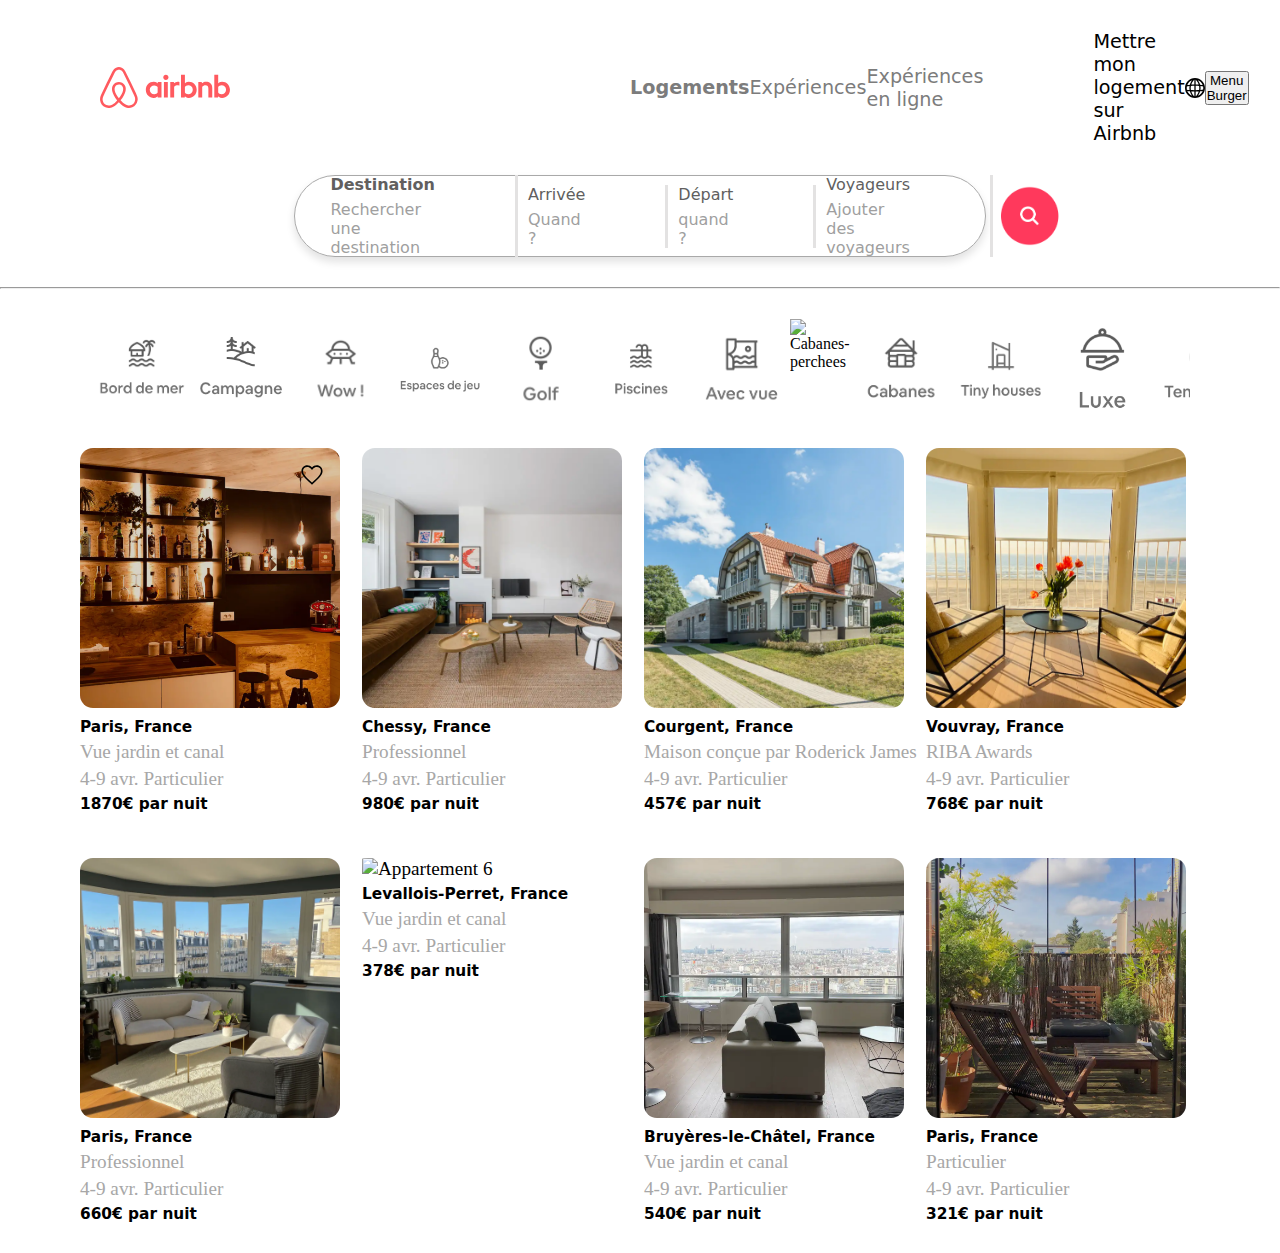
==== index.html @ 884fd24a "move files to root folder" ====
<!DOCTYPE html>
<html lang="en">
  <head>
    <meta charset="UTF-8" />
    <meta name="viewport" content="width=device-width, initial-scale=1.0" />
    <title>
      Airbnb | Locations de vacances, cabanes, maisons de plage, etc.
    </title>
    <link rel="icon" href="./logo_airbnb.svg" type="image/svg" />
    <link rel="stylesheet" href="./style.css" />
  </head>

  <body>
    <nav>
      <div class="ligne_un">
        <img src="./logo_complet_airbnb.svg" alt="logo" />
        <a href="" class="bouton1"><strong>Logements</strong></a>
        <a href="" class="bouton2">Expériences</a>
        <a href="" class="bouton3">Expériences en ligne</a>
        <a href="">Mettre mon logement sur Airbnb</a>
        <img src="./logo_web.svg" alt="logo_web" />
        <button>Menu Burger</button>
      </div>
      <div class="bandeau">
        <div class="ligne_deux">
          <img src="./loupe2.svg" alt="logo loupe 2" id="loupe2" />
          <a href="" id="texte-alternatif"
            >N'importe où
            <p>Une semaine . Ajouter des voyageurs</p>
          </a>
          <a href=""
            ><strong>Destination</strong>
            <p>Rechercher une destination</p>
          </a>
          <a href=""
            >Arrivée
            <p>Quand ?</p>
          </a>
          <a href=""
            >Départ
            <p>quand ?</p>
          </a>
          <a href=""
            >Voyageurs
            <p>Ajouter des voyageurs</p>
          </a>
          <img src="./Loupe reelle.png" alt="logo_loupe" />
        </div>

        <hr />
        <!-- LES PARAMETRES (bord de mer, avec vue, etc.) -->
        <div class="parametres">
          <img src="./Bord de mer.png" alt="Bord de mer" />
          <img src="./campagne.png" alt="campagne" />
          <img src="./Wow !.png" alt="Wow" />
          <img src="./Espaces de jeu.png" alt="Espaces-de-jeu" />
          <img src="./Golf.png" alt="Golf" />
          <img src="./Piscines.png" alt="Piscines" />
          <img src="./Avec vue.png" alt="Avec-vue" />
          <img src="./Cabanes perchées.png" alt="Cabanes-perchees" />
          <img src="./Cabanes.png" alt="Cabanes" />
          <img src="Tiny Houses.png" alt="Tiny-houses" />
          <img src="Luxe.png" alt="Luxe" />
          <img src="Tendance.png" alt="Tendance" />
          <img src="./Flêche.png" alt="Fleche" class="flechasse" />
          <img src="./Filtres.png" alt="Filtres" class="filtres" />
        </div>
      </div>
      <!-- LES PHOTOS -->
      <div class="photos_biens">
        <!-- PHOTO 1 -->
        <div class="photo1">
          <img src="./Photo 1.png" alt="Appartement 1" />
          <span id="coeur">
            <img src="./heart.svg" alt="heart" />
          </span>
          <h5>Paris, France</h5>
          <p>Vue jardin et canal</p>
          <p>4-9 avr. Particulier</p>
          <h5>1870€ par nuit</h5>
        </div>
        <!-- PHOTO 2 -->
        <div class="photo2">
          <img src="./Photo 2.png" alt="Appartement 2" />
          <h5>Chessy, France</h5>
          <p>Professionnel</p>
          <p>4-9 avr. Particulier</p>
          <h5>980€ par nuit</h5>
        </div>
        <!-- PHOTO 3 -->
        <div class="photo3">
          <img src="./Photo 3.png" alt="Appartement 3" />
          <h5>Courgent, France</h5>
          <p>Maison conçue par Roderick James</p>
          <p>4-9 avr. Particulier</p>
          <h5>457€ par nuit</h5>
        </div>
        <div class="photo4">
          <img src="./Photo 4.png" alt="Appartement 4" />
          <h5>Vouvray, France</h5>
          <p>RIBA Awards</p>
          <p>4-9 avr. Particulier</p>
          <h5>768€ par nuit</h5>
        </div>
        <div class="photo5">
          <img src="./Photo 5.png" alt="Appartement 5" />
          <h5>Paris, France</h5>
          <p>Professionnel</p>
          <p>4-9 avr. Particulier</p>
          <h5>660€ par nuit</h5>
        </div>
        <div class="photo6">
          <img src="./Photo 6.png" alt="Appartement 6" />
          <h5>Levallois-Perret, France</h5>
          <p>Vue jardin et canal</p>
          <p>4-9 avr. Particulier</p>
          <h5>378€ par nuit</h5>
        </div>
        <div class="photo7">
          <img src="./Photo 7.png" alt="Appartement 7" />
          <h5>Bruyères-le-Châtel, France</h5>
          <p>Vue jardin et canal</p>
          <p>4-9 avr. Particulier</p>
          <h5>540€ par nuit</h5>
        </div>
        <div class="photo8">
          <img src="./Photo 8.png" alt="Appartement 8" />
          <h5>Paris, France</h5>
          <p>Particulier</p>
          <p>4-9 avr. Particulier</p>
          <h5>321€ par nuit</h5>
        </div>
      </div>
    </nav>
    <footer>
      <img src="./Explorer.png" alt="Explorer" id="Explorer" />
      <img src="Favoris.png" alt="Favoris" />
      <img src="Connexion.png" alt="Connexion" id="Connexion" />
    </footer>
  </body>
</html>
---- style.css ----
/* L'ETOILE S'APPLIQUE A TOUT. Je commence par retirer tout les styles mis en place par le navigateur */
* {
    padding: 0;
    margin: 0;
}

/* NAVIGATION */

/* PREMIERE LIGNE DU NAV */
.ligne_un {
    display: flex;
    flex-direction: row;
    justify-content: space-between;
    margin-left: 100px ;
    margin-right: 100px ;
    margin-top: 30px;
    font-family: system-ui, -apple-system, BlinkMacSystemFont, 'Segoe UI', Roboto, Oxygen, Ubuntu, Cantarell, 'Open Sans', 'Helvetica Neue', sans-serif;
    font-size: 1.2em;
    align-items: center;
}

/* LIENS */
a{
    text-decoration: none;
    font-family: system-ui, -apple-system, BlinkMacSystemFont, 'Segoe UI', Roboto, Oxygen, Ubuntu, Cantarell, 'Open Sans', 'Helvetica Neue', sans-serif;
    color: rgb(97, 95, 95);
}
/* LIENS VISITES */
.ligne_un a:visited {
    text-decoration: none;
    color: rgb(124, 124, 124);
}
/* LIEN SURVOLE */
.ligne_un a:hover{
    background-color: rgb(247, 247, 247);
    border-radius: 25px;
    color: rgb(43, 43, 43);
    padding: 15px;
    margin: -15px;
}

/* CENTRER LES LIENS DU MILIEU */
.bouton1 {
    margin-left: 400px;
}
.bouton3 {
margin-right: 110px;
}

/* METTRE UN LIEN EN NOIR */
.ligne_un a:nth-child(5) {
    color: rgb(0, 0, 0);
}

/* LIENS CLIQUES --> NE FONCTIONNE PAS POUR LE MOMENT */
.ligne_un a:focus{
    color: black;
}

/* IMAGES/LOGOS */
/* LOGO AIRBNB */
.ligne_un img:first-of-type {
    width: 130px;
    height: auto;
}

/* LOGO WEB */
.ligne_un img:last-of-type {
    width: 20px;
    height: 20px
}
/* LOGO WEB au SURVOL */
.ligne_un img:last-of-type:hover {
   background-color: rgb(242, 242, 242);
   border-radius: 25px;
   padding: 15px;
   margin: -15px;
   cursor: pointer;
}

/* DEUXIEME PARTIE DU NAV */
.ligne_deux {
    display: flex;
    flex-direction: row;
    justify-content: space-between;
    align-items: center;
    margin-left: 23% ;
    margin-right: 23% ;
    margin-top: 30px;
    font-family: system-ui, -apple-system, BlinkMacSystemFont, 'Segoe UI', Roboto, Oxygen, Ubuntu, Cantarell, 'Open Sans', 'Helvetica Neue', sans-serif;
    font-size: 1em;
    border: 1px solid darkgray;
    border-radius: 50px;
    padding: 25px;
    box-shadow: rgb(226 226 226) 0px 5px 9px 0px;
    height: 30px;
}

#texte-alternatif {
    display: none;
}

.flechasse {
    margin-top: 30px;
    opacity: 0.6;
    
}
.filtres {
    opacity: 0.7;
}
/* LA LOUPE */
.ligne_deux img {
    width: auto;
    height: 60px;
    border-radius: 80px;
}

.ligne_deux p {
    color: rgb(160, 159, 159);
}

#loupe2 {
    display: none;
}
/* LA LOUPE AU SURVOL */
.ligne_deux img:hover {
    filter: brightness(70%);
}

.ligne_deux p {
    margin-top: 6px;
}

.ligne_deux a {
    margin-left: 10px;
    border-right: solid rgb(227, 226, 226);
    padding: 0 80px 0 0;
}

hr {
    color: rgb(197, 194, 194);
    margin-top: 30px;
}



/* LES PARAMETRES */
.parametres {
    display: flex;
    flex-direction: row;
    justify-content: space-between;
    margin-left: 90px;
    margin-right: 90px;
    margin-top: 30px;
    overflow-x: hidden;
}

.parametres img {
   max-width: 100px;
   height: auto;
   object-fit: contain;
}

.parametres :nth-child(13) {
    width: auto;
    height: 30px;
    border: black solid;
    border-radius: 150px;
}
.parametres img:hover {
border-bottom: 3px rgb(225, 225, 225) solid;
}


    /* PHOTOS DES BIENS */


.photos_biens img {
    width: 95%;
    height: auto;
    border-radius: 5%;
    aspect-ratio: 1/1;
    object-fit: cover;
}

.photos_biens img:hover {
    cursor: pointer;
}

.photos_biens {
    display: grid;
    grid-template-columns: 1fr 1fr 1fr 1fr;
    padding: 30px 80px;
    gap: 45px 8px;
    font-size: 1.2em;

}

.photos_biens p {
    margin-top: 5px;
    margin-bottom: 5px;
    color: rgb(167, 167, 167);
    text-align: justify;
}

.photos_biens h5 {
    font-size: 0.8em;
    font-family: system-ui, -apple-system, BlinkMacSystemFont, 'Segoe UI', Roboto, Oxygen, Ubuntu, Cantarell, 'Open Sans', 'Helvetica Neue', sans-serif;
    margin-top: 5px;
}

.photo1 {
    position: relative;
}

#coeur {
    position: absolute;
    top:4%;
    left: 80%;
    width: 10%;
}

/* FOOTER */
footer {
    display: none;
}

footer img {
    width:8%;
    height:auto;
}
/* RESPONSIVENESS */
@media screen and (max-width: 744px) {

    .ligne_un {
        display: none;
    }
    
    .ligne_deux {
        margin-left: auto;
        margin-right: auto;
        width: 80%;
        display: flex;
        justify-content: left;
    }
    .ligne_deux img {
       display: none;
    }
    .ligne_deux a {
       display: none;
    }
    .parametres {
        margin-left: auto;
        margin-right: auto;
        overflow-x: hidden;
    }

    #texte-alternatif {
        display: block;
        color: black;
        border: none;
    }
    
    }

@media screen and (max-width: 1127px){
    .photos_biens {
        display: grid;
        grid-template-columns: 1fr 1fr 1fr;
    }
    .parametres {
        margin-left: auto;
        margin-right: auto;
        overflow-x: hidden;
    }
}

@media screen and (max-width: 950px){
    .photos_biens {
        display: grid;
        grid-template-columns: 1fr 1fr;
    }
    .parametres {
        margin-left: 10%;
        margin-right: auto;
        overflow-x: hidden;
    }
}

@media screen and (max-width: 550px){
    .photos_biens {
        display: grid;
        grid-template-columns: 1fr;
        padding: 1% 3% 1% 8%;
        margin-top: 45%;
    }
    .bandeau {
        position: fixed;
        top: 0;
        width: 100%;
        background-color: white;
        z-index: 2; 
    }
    .parametres {
        margin-left: auto;
        margin-right: auto;
        margin-top: 1%;
        overflow-x: hidden;
        border-bottom: 1px solid rgb(187 187 187 / 28%);
        box-shadow: rgb(226 226 226) 1px 2px 4px 0px;
        margin-bottom: 0.5%;
    }

    .photo1 {
        justify-content: center;
    }

.ligne_deux {
    margin-top: 3%;
    padding: 4%;
    font-size: 0.8em;
    border: 1px solid #87868628;
}

hr {
    display: none;
}

footer {
    display: flex;
    flex-direction: row;
    justify-content: space-around;
    align-items: center;
    position: fixed;
    background-color: white;
    bottom: 0;
    z-index: 2;
    width: 100%;
    height: 10%;
    
}

#loupe2 {
    display: block;
    width: 7%;
    height: auto;
    object-fit: contain;
}

#Connexion {
    margin-right: 20%;
}

#Explorer {
    margin-left: 20%;
}
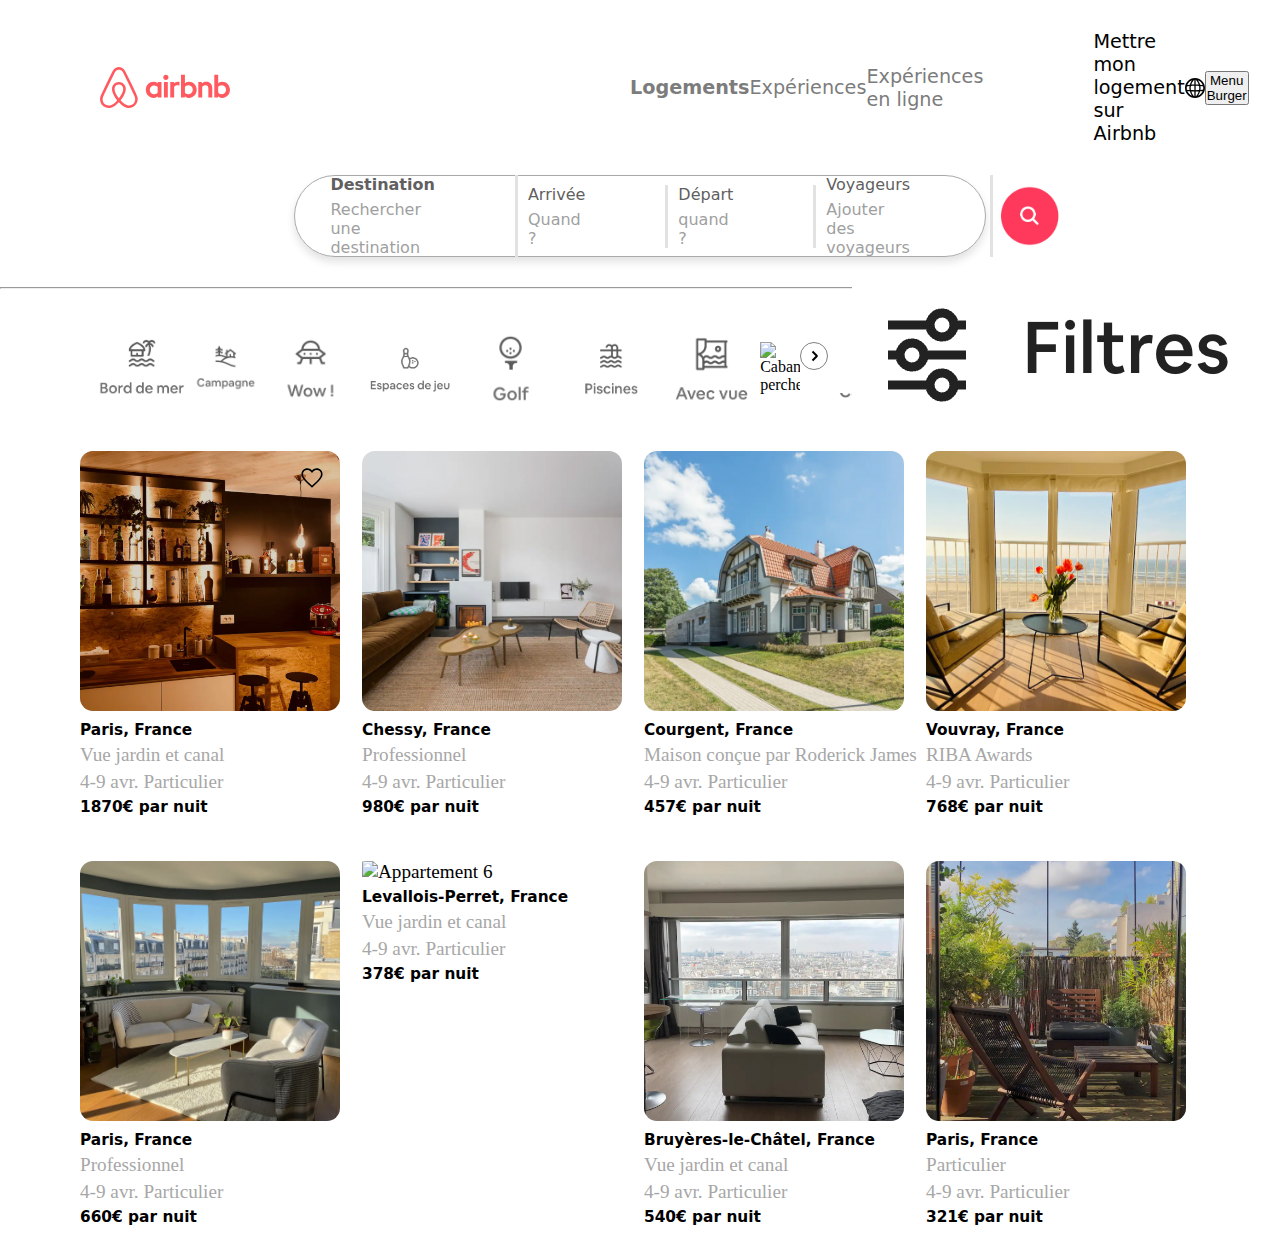
==== commit 4204a5b6: "feat(test): add absolute filter" ====
--- a/index.html
+++ b/index.html
@@ -6,24 +6,24 @@
     <title>
       Airbnb | Locations de vacances, cabanes, maisons de plage, etc.
     </title>
-    <link rel="icon" href="./logo_airbnb.svg" type="image/svg" />
-    <link rel="stylesheet" href="./style.css" />
+    <link rel="icon" href="./assets/images/logo_airbnb.svg" type="image/svg" />
+    <link rel="stylesheet" href="./style/style.css" />
   </head>
 
   <body>
     <nav>
       <div class="ligne_un">
-        <img src="./logo_complet_airbnb.svg" alt="logo" />
+        <img src="./assets/images/logo_complet_airbnb.svg" alt="logo" />
         <a href="" class="bouton1"><strong>Logements</strong></a>
         <a href="" class="bouton2">Expériences</a>
         <a href="" class="bouton3">Expériences en ligne</a>
         <a href="">Mettre mon logement sur Airbnb</a>
-        <img src="./logo_web.svg" alt="logo_web" />
+        <img src="./assets/images/logo_web.svg" alt="logo_web" />
         <button>Menu Burger</button>
       </div>
       <div class="bandeau">
         <div class="ligne_deux">
-          <img src="./loupe2.svg" alt="logo loupe 2" id="loupe2" />
+          <img src="./assets/images/loupe2.svg" alt="logo loupe 2" id="loupe2" />
           <a href="" id="texte-alternatif"
             >N'importe où
             <p>Une semaine . Ajouter des voyageurs</p>
@@ -44,35 +44,77 @@
             >Voyageurs
             <p>Ajouter des voyageurs</p>
           </a>
-          <img src="./Loupe reelle.png" alt="logo_loupe" />
+          <img src="./assets/images/Loupe reelle.png" alt="logo_loupe" />
         </div>
 
         <hr />
+        <!-- LES PARAMETRES (bord de mer, avec vue, etc.) V2 -->
+        <div class="parent-filter-wrapper">
+          <div class="filter-wrapper">
+            <div class="filter-list">
+              <div class="filter"></div>
+            </div>
+          </div>
+        </div>
+
+
         <!-- LES PARAMETRES (bord de mer, avec vue, etc.) -->
-        <div class="parametres">
-          <img src="./Bord de mer.png" alt="Bord de mer" />
-          <img src="./campagne.png" alt="campagne" />
-          <img src="./Wow !.png" alt="Wow" />
-          <img src="./Espaces de jeu.png" alt="Espaces-de-jeu" />
-          <img src="./Golf.png" alt="Golf" />
-          <img src="./Piscines.png" alt="Piscines" />
-          <img src="./Avec vue.png" alt="Avec-vue" />
-          <img src="./Cabanes perchées.png" alt="Cabanes-perchees" />
-          <img src="./Cabanes.png" alt="Cabanes" />
-          <img src="Tiny Houses.png" alt="Tiny-houses" />
-          <img src="Luxe.png" alt="Luxe" />
-          <img src="Tendance.png" alt="Tendance" />
-          <img src="./Flêche.png" alt="Fleche" class="flechasse" />
-          <img src="./Filtres.png" alt="Filtres" class="filtres" />
+        <div class="parametres-wrapper">
+          <div class="parametres">
+            <div class="item-box">
+              <img src="./assets/images/Bord de mer.png" alt="Bord de mer" />
+            </div>
+            <div class="item-box">
+              <img src="./assets/images/campagne.png" alt="campagne" />
+            </div>
+            <div class="item-box">
+              <img src="./assets/images/Wow !.png" alt="Wow" />
+            </div>
+            <div class="item-box">
+              <img src="./assets/images/Espaces de jeu.png" alt="Espaces-de-jeu" />
+            </div>
+            <div class="item-box">
+              <img src="./assets/images/Golf.png" alt="Golf" />
+            </div>
+            <div class="item-box">
+              <img src="./assets/images/Piscines.png" alt="Piscines" />
+            </div>
+            <div class="item-box">
+              <img src="./assets/images/Avec vue.png" alt="Avec-vue" />
+            </div>
+            <div class="item-box">
+              <img src="./assets/images/Cabanes perchées.png" alt="Cabanes-perchees" />
+            </div>
+            <div class="item-box">
+              <img src="./assets/images/Cabanes.png" alt="Cabanes" />
+            </div>
+            <div class="item-box">
+              <img src="./assets/images/Tiny Houses.png" alt="Tiny-houses" />
+            </div>
+            <div class="item-box">
+              <img src="./assets/images/Luxe.png" alt="Luxe" />
+            </div>
+            <div class="item-box">
+              <img src="./assets/images/Tendance.png" alt="Tendance" />
+            </div>
+          </div>
+          <div class="button-wrapper">
+            <button class="next">
+              <img src="./assets/icons/chevron-right.svg" alt="Fleche" />
+            </button>
+            <div class="filter-btn">
+              <img src="./assets/images/Filtres.png" alt="Filtres" />
+            </div>
+          </div>
         </div>
       </div>
       <!-- LES PHOTOS -->
       <div class="photos_biens">
         <!-- PHOTO 1 -->
         <div class="photo1">
-          <img src="./Photo 1.png" alt="Appartement 1" />
+          <img src="./assets/images/Photo 1.png" alt="Appartement 1" />
           <span id="coeur">
-            <img src="./heart.svg" alt="heart" />
+            <img src="./assets/images/heart.svg" alt="heart" />
           </span>
           <h5>Paris, France</h5>
           <p>Vue jardin et canal</p>
@@ -81,7 +123,7 @@
         </div>
         <!-- PHOTO 2 -->
         <div class="photo2">
-          <img src="./Photo 2.png" alt="Appartement 2" />
+          <img src="./assets/images/Photo 2.png" alt="Appartement 2" />
           <h5>Chessy, France</h5>
           <p>Professionnel</p>
           <p>4-9 avr. Particulier</p>
@@ -89,42 +131,42 @@
         </div>
         <!-- PHOTO 3 -->
         <div class="photo3">
-          <img src="./Photo 3.png" alt="Appartement 3" />
+          <img src="./assets/images/Photo 3.png" alt="Appartement 3" />
           <h5>Courgent, France</h5>
           <p>Maison conçue par Roderick James</p>
           <p>4-9 avr. Particulier</p>
           <h5>457€ par nuit</h5>
         </div>
         <div class="photo4">
-          <img src="./Photo 4.png" alt="Appartement 4" />
+          <img src="./assets/images/Photo 4.png" alt="Appartement 4" />
           <h5>Vouvray, France</h5>
           <p>RIBA Awards</p>
           <p>4-9 avr. Particulier</p>
           <h5>768€ par nuit</h5>
         </div>
         <div class="photo5">
-          <img src="./Photo 5.png" alt="Appartement 5" />
+          <img src="./assets/images/Photo 5.png" alt="Appartement 5" />
           <h5>Paris, France</h5>
           <p>Professionnel</p>
           <p>4-9 avr. Particulier</p>
           <h5>660€ par nuit</h5>
         </div>
         <div class="photo6">
-          <img src="./Photo 6.png" alt="Appartement 6" />
+          <img src="./assets/images/Photo 6.png" alt="Appartement 6" />
           <h5>Levallois-Perret, France</h5>
           <p>Vue jardin et canal</p>
           <p>4-9 avr. Particulier</p>
           <h5>378€ par nuit</h5>
         </div>
         <div class="photo7">
-          <img src="./Photo 7.png" alt="Appartement 7" />
+          <img src="./assets/images/Photo 7.png" alt="Appartement 7" />
           <h5>Bruyères-le-Châtel, France</h5>
           <p>Vue jardin et canal</p>
           <p>4-9 avr. Particulier</p>
           <h5>540€ par nuit</h5>
         </div>
         <div class="photo8">
-          <img src="./Photo 8.png" alt="Appartement 8" />
+          <img src="./assets/images/Photo 8.png" alt="Appartement 8" />
           <h5>Paris, France</h5>
           <p>Particulier</p>
           <p>4-9 avr. Particulier</p>
@@ -133,9 +175,9 @@
       </div>
     </nav>
     <footer>
-      <img src="./Explorer.png" alt="Explorer" id="Explorer" />
-      <img src="Favoris.png" alt="Favoris" />
-      <img src="Connexion.png" alt="Connexion" id="Connexion" />
+      <img src="./assets/images/Explorer.png" alt="Explorer" id="Explorer" />
+      <img src="./assets/images/Favoris.png" alt="Favoris" />
+      <img src="./assets/images/Connexion.png" alt="Connexion" id="Connexion" />
     </footer>
   </body>
 </html>
--- a/style/style.css
+++ b/style/style.css
@@ -0,0 +1,433 @@
+
+/* L'ETOILE S'APPLIQUE A TOUT. Je commence par retirer tout les styles mis en place par le navigateur */
+* {
+    padding: 0;
+    margin: 0;
+}
+
+/* NAVIGATION */
+
+/* PREMIERE LIGNE DU NAV */
+.ligne_un {
+    display: flex;
+    flex-direction: row;
+    justify-content: space-between;
+    margin-left: 100px ;
+    margin-right: 100px ;
+    margin-top: 30px;
+    font-family: system-ui, -apple-system, BlinkMacSystemFont, 'Segoe UI', Roboto, Oxygen, Ubuntu, Cantarell, 'Open Sans', 'Helvetica Neue', sans-serif;
+    font-size: 1.2em;
+    align-items: center;
+}
+
+/* LIENS */
+a{
+    text-decoration: none;
+    font-family: system-ui, -apple-system, BlinkMacSystemFont, 'Segoe UI', Roboto, Oxygen, Ubuntu, Cantarell, 'Open Sans', 'Helvetica Neue', sans-serif;
+    color: rgb(97, 95, 95);
+}
+/* LIENS VISITES */
+.ligne_un a:visited {
+    text-decoration: none;
+    color: rgb(124, 124, 124);
+}
+/* LIEN SURVOLE */
+.ligne_un a:hover{
+    background-color: rgb(247, 247, 247);
+    border-radius: 25px;
+    color: rgb(43, 43, 43);
+    padding: 15px;
+    margin: -15px;
+}
+
+/* CENTRER LES LIENS DU MILIEU */
+.bouton1 {
+    margin-left: 400px;
+}
+.bouton3 {
+margin-right: 110px;
+}
+
+/* METTRE UN LIEN EN NOIR */
+.ligne_un a:nth-child(5) {
+    color: rgb(0, 0, 0);
+}
+
+/* LIENS CLIQUES --> NE FONCTIONNE PAS POUR LE MOMENT */
+.ligne_un a:focus{
+    color: black;
+}
+
+/* IMAGES/LOGOS */
+/* LOGO AIRBNB */
+.ligne_un img:first-of-type {
+    width: 130px;
+    height: auto;
+}
+
+/* LOGO WEB */
+.ligne_un img:last-of-type {
+    width: 20px;
+    height: 20px
+}
+/* LOGO WEB au SURVOL */
+.ligne_un img:last-of-type:hover {
+   background-color: rgb(242, 242, 242);
+   border-radius: 25px;
+   padding: 15px;
+   margin: -15px;
+   cursor: pointer;
+}
+
+/* DEUXIEME PARTIE DU NAV */
+.ligne_deux {
+    display: flex;
+    flex-direction: row;
+    justify-content: space-between;
+    align-items: center;
+    margin-left: 23% ;
+    margin-right: 23% ;
+    margin-top: 30px;
+    font-family: system-ui, -apple-system, BlinkMacSystemFont, 'Segoe UI', Roboto, Oxygen, Ubuntu, Cantarell, 'Open Sans', 'Helvetica Neue', sans-serif;
+    font-size: 1em;
+    border: 1px solid darkgray;
+    border-radius: 50px;
+    padding: 25px;
+    box-shadow: rgb(226 226 226) 0px 5px 9px 0px;
+    height: 30px;
+}
+
+#texte-alternatif {
+    display: none;
+}
+
+.flechasse {
+    margin-top: 30px;
+    opacity: 0.6;
+    
+}
+.filtres {
+    opacity: 0.7;
+}
+/* LA LOUPE */
+.ligne_deux img {
+    width: auto;
+    height: 60px;
+    border-radius: 80px;
+}
+
+.ligne_deux p {
+    color: rgb(160, 159, 159);
+}
+
+#loupe2 {
+    display: none;
+}
+/* LA LOUPE AU SURVOL */
+.ligne_deux img:hover {
+    filter: brightness(70%);
+}
+
+.ligne_deux p {
+    margin-top: 6px;
+}
+
+.ligne_deux a {
+    margin-left: 10px;
+    border-right: solid rgb(227, 226, 226);
+    padding: 0 80px 0 0;
+}
+
+hr {
+    color: rgb(197, 194, 194);
+    margin-top: 30px;
+}
+
+
+/* LES PARAMETRES */
+.parametres-wrapper {
+    position: relative;
+}
+.parametres {
+    display: flex;
+    flex-direction: row;
+    justify-content: space-between;
+    margin-left: 90px;
+    margin-right: 90px;
+    margin-top: 30px;
+    overflow-x: hidden;
+    /* Mettre la même hauteur pour tous les enfants */
+    align-items: stretch;
+}
+
+.button-wrapper {
+    position: absolute;
+    right: 0;
+    top: 0;
+    display: flex;
+    align-items: center;
+    gap: 24px;
+    height: 74px;
+
+
+    background: white;
+}
+
+/* Reset btn style */
+.button-wrapper button {
+    border: none;
+    outline: none;
+}
+.button-wrapper button.next {
+    display: flex;
+    align-items: center;
+    justify-content: center;
+    width: 28px;
+    height: 28px;
+    background: white;
+    border-radius: 100%;
+    border: 1px solid grey;
+}
+
+.button-wrapper button.next img {
+    width: 12px;
+    height: 12px;
+}
+
+.parametres .item-box {
+    width: auto;
+    max-width: 100px;
+
+    display: flex;
+    align-items: center;
+    justify-content: center;
+
+    border-bottom: 3px transparent solid;
+    transition: border-bottom 0.3s ease-in-out;
+}
+.parametres .item-box img {
+    width: 100%;
+    object-fit: contain;
+}
+.parametres .item-box:hover {
+    border-bottom: 3px rgb(225, 225, 225) solid;
+    cursor: pointer;
+}
+
+/* .parametres :nth-child(13) {
+    width: auto;
+    height: 30px;
+    border: black solid;
+    border-radius: 150px;
+} */
+
+
+    /* PHOTOS DES BIENS */
+
+
+.photos_biens img {
+    width: 95%;
+    height: auto;
+    border-radius: 5%;
+    aspect-ratio: 1/1;
+    object-fit: cover;
+}
+
+.photos_biens img:hover {
+    cursor: pointer;
+}
+
+.photos_biens {
+    display: grid;
+    grid-template-columns: 1fr 1fr 1fr 1fr;
+    padding: 30px 80px;
+    gap: 45px 8px;
+    font-size: 1.2em;
+
+}
+
+.photos_biens p {
+    margin-top: 5px;
+    margin-bottom: 5px;
+    color: rgb(167, 167, 167);
+    text-align: justify;
+}
+
+.photos_biens h5 {
+    font-size: 0.8em;
+    font-family: system-ui, -apple-system, BlinkMacSystemFont, 'Segoe UI', Roboto, Oxygen, Ubuntu, Cantarell, 'Open Sans', 'Helvetica Neue', sans-serif;
+    margin-top: 5px;
+}
+
+.photo1 {
+    position: relative;
+}
+
+#coeur {
+    position: absolute;
+    top:4%;
+    left: 80%;
+    width: 10%;
+}
+
+/* FOOTER */
+footer {
+    display: none;
+}
+
+footer img {
+    width:8%;
+    height:auto;
+}
+/* RESPONSIVENESS */
+@media screen and (max-width: 744px) {
+
+    .ligne_un {
+        display: none;
+    }
+    
+    .ligne_deux {
+        margin-left: auto;
+        margin-right: auto;
+        width: 80%;
+        display: flex;
+        justify-content: left;
+    }
+    .ligne_deux img {
+       display: none;
+    }
+    .ligne_deux a {
+       display: none;
+    }
+    .parametres {
+        margin-left: auto;
+        margin-right: auto;
+        overflow-x: hidden;
+    }
+
+    #texte-alternatif {
+        display: block;
+        color: black;
+        border: none;
+    }
+    
+    }
+
+@media screen and (max-width: 1127px){
+    .photos_biens {
+        display: grid;
+        grid-template-columns: 1fr 1fr 1fr;
+    }
+    .parametres {
+        margin-left: auto;
+        margin-right: auto;
+        overflow-x: hidden;
+    }
+}
+
+@media screen and (max-width: 950px){
+    .photos_biens {
+        display: grid;
+        grid-template-columns: 1fr 1fr;
+    }
+    .parametres {
+        margin-left: 10%;
+        margin-right: auto;
+        overflow-x: hidden;
+    }
+}
+
+@media screen and (max-width: 550px){
+    .photos_biens {
+        display: grid;
+        grid-template-columns: 1fr;
+        padding: 1% 3% 1% 8%;
+        margin-top: 45%;
+    }
+    .bandeau {
+        position: fixed;
+        top: 0;
+        width: 100%;
+        background-color: white;
+        z-index: 2; 
+    }
+    .parametres {
+        margin-left: auto;
+        margin-right: auto;
+        margin-top: 1%;
+        overflow-x: hidden;
+        border-bottom: 1px solid rgb(187 187 187 / 28%);
+        box-shadow: rgb(226 226 226) 1px 2px 4px 0px;
+        margin-bottom: 0.5%;
+    }
+
+    .photo1 {
+        justify-content: center;
+    }
+
+.ligne_deux {
+    margin-top: 3%;
+    padding: 4%;
+    font-size: 0.8em;
+    border: 1px solid #87868628;
+}
+
+hr {
+    display: none;
+}
+
+footer {
+    display: flex;
+    flex-direction: row;
+    justify-content: space-around;
+    align-items: center;
+    position: fixed;
+    background-color: white;
+    bottom: 0;
+    z-index: 2;
+    width: 100%;
+    height: 10%;
+    
+}
+
+#loupe2 {
+    display: block;
+    width: 7%;
+    height: auto;
+    object-fit: contain;
+}
+
+#Connexion {
+    margin-right: 20%;
+}
+
+#Explorer {
+    margin-left: 20%;
+}
+
+.parent-filter-wrapper {
+    width: 100%;
+    border-bottom: 2px gray solid;
+    margin: 16px 0;
+}
+.filter-wrapper {
+    display: block;
+    margin: 0 16px;
+    width: calc(100% - 32px);
+    overflow-x: scroll;
+}
+
+.filter-wrapper .filter-list {
+    display: flex;
+    align-items: stretch;
+    gap: 10px;
+    height: 74px;
+    width: fit-content;
+}
+
+
+.filter-wrapper .filter-list .filter {
+    width: 53px;
+    height: 100%;
+    background: white;
+}
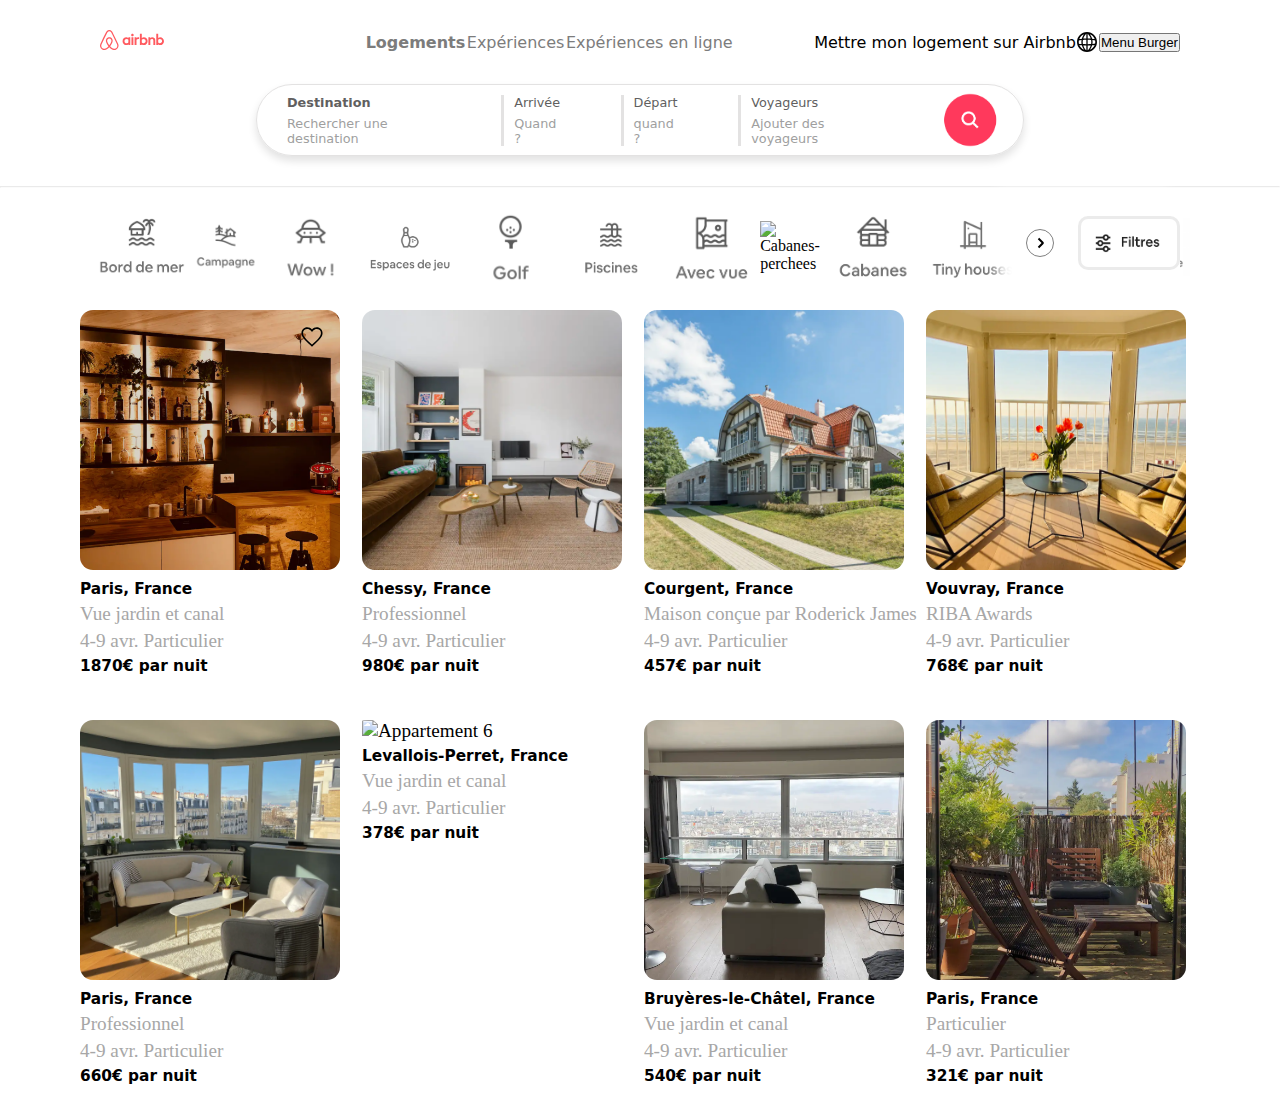
==== commit 20046ffe: "Bug fixing on line 1, resizing the container 'button-wrapper', and adding hover and shadow effects." ====
--- a/index.html
+++ b/index.html
@@ -13,17 +13,30 @@
   <body>
     <nav>
       <div class="ligne_un">
-        <img src="./assets/images/logo_complet_airbnb.svg" alt="logo" />
+        <div class="logoprincipal">
+          <img src="./assets/images/logo_complet_airbnb.svg" alt="logo" />
+        </div>
+
         <a href="" class="bouton1"><strong>Logements</strong></a>
+
         <a href="" class="bouton2">Expériences</a>
+
         <a href="" class="bouton3">Expériences en ligne</a>
+
         <a href="">Mettre mon logement sur Airbnb</a>
+
         <img src="./assets/images/logo_web.svg" alt="logo_web" />
+
         <button>Menu Burger</button>
       </div>
+
       <div class="bandeau">
         <div class="ligne_deux">
-          <img src="./assets/images/loupe2.svg" alt="logo loupe 2" id="loupe2" />
+          <img
+            src="./assets/images/loupe2.svg"
+            alt="logo loupe 2"
+            id="loupe2"
+          />
           <a href="" id="texte-alternatif"
             >N'importe où
             <p>Une semaine . Ajouter des voyageurs</p>
@@ -40,7 +53,7 @@
             >Départ
             <p>quand ?</p>
           </a>
-          <a href=""
+          <a href="" id="Voyageurs"
             >Voyageurs
             <p>Ajouter des voyageurs</p>
           </a>
@@ -57,7 +70,6 @@
           </div>
         </div>
 
-
         <!-- LES PARAMETRES (bord de mer, avec vue, etc.) -->
         <div class="parametres-wrapper">
           <div class="parametres">
@@ -71,7 +83,10 @@
               <img src="./assets/images/Wow !.png" alt="Wow" />
             </div>
             <div class="item-box">
-              <img src="./assets/images/Espaces de jeu.png" alt="Espaces-de-jeu" />
+              <img
+                src="./assets/images/Espaces de jeu.png"
+                alt="Espaces-de-jeu"
+              />
             </div>
             <div class="item-box">
               <img src="./assets/images/Golf.png" alt="Golf" />
@@ -83,7 +98,10 @@
               <img src="./assets/images/Avec vue.png" alt="Avec-vue" />
             </div>
             <div class="item-box">
-              <img src="./assets/images/Cabanes perchées.png" alt="Cabanes-perchees" />
+              <img
+                src="./assets/images/Cabanes perchées.png"
+                alt="Cabanes-perchees"
+              />
             </div>
             <div class="item-box">
               <img src="./assets/images/Cabanes.png" alt="Cabanes" />
--- a/style/style.css
+++ b/style/style.css
@@ -10,14 +10,19 @@
 /* PREMIERE LIGNE DU NAV */
 .ligne_un {
     display: flex;
+    position: relative;
     flex-direction: row;
     justify-content: space-between;
     margin-left: 100px ;
     margin-right: 100px ;
     margin-top: 30px;
     font-family: system-ui, -apple-system, BlinkMacSystemFont, 'Segoe UI', Roboto, Oxygen, Ubuntu, Cantarell, 'Open Sans', 'Helvetica Neue', sans-serif;
-    font-size: 1.2em;
-    align-items: center;
+    font-size: 1em;
+    align-items: center;
+}
+
+.logoprincipal {
+    wid
 }
 
 /* LIENS */
@@ -26,6 +31,7 @@
     font-family: system-ui, -apple-system, BlinkMacSystemFont, 'Segoe UI', Roboto, Oxygen, Ubuntu, Cantarell, 'Open Sans', 'Helvetica Neue', sans-serif;
     color: rgb(97, 95, 95);
 }
+
 /* LIENS VISITES */
 .ligne_un a:visited {
     text-decoration: none;
@@ -36,16 +42,14 @@
     background-color: rgb(247, 247, 247);
     border-radius: 25px;
     color: rgb(43, 43, 43);
-    padding: 15px;
-    margin: -15px;
 }
 
 /* CENTRER LES LIENS DU MILIEU */
 .bouton1 {
-    margin-left: 400px;
+    margin-left: 200px;
 }
 .bouton3 {
-margin-right: 110px;
+margin-right: 80px;
 }
 
 /* METTRE UN LIEN EN NOIR */
@@ -60,14 +64,14 @@
 
 /* IMAGES/LOGOS */
 /* LOGO AIRBNB */
-.ligne_un img:first-of-type {
+.logoprincipal img {
     width: 130px;
     height: auto;
 }
 
 /* LOGO WEB */
 .ligne_un img:last-of-type {
-    width: 20px;
+    width: auto;
     height: 20px
 }
 /* LOGO WEB au SURVOL */
@@ -85,16 +89,20 @@
     flex-direction: row;
     justify-content: space-between;
     align-items: center;
-    margin-left: 23% ;
-    margin-right: 23% ;
+    margin-left: 20% ;
+    margin-right: 20% ;
     margin-top: 30px;
     font-family: system-ui, -apple-system, BlinkMacSystemFont, 'Segoe UI', Roboto, Oxygen, Ubuntu, Cantarell, 'Open Sans', 'Helvetica Neue', sans-serif;
-    font-size: 1em;
-    border: 1px solid darkgray;
+    font-size: 0.8em;
+    border: 1px solid rgb(227, 226, 226);
     border-radius: 50px;
-    padding: 25px;
+    padding: 20px;
     box-shadow: rgb(226 226 226) 0px 5px 9px 0px;
     height: 30px;
+}
+
+#Voyageurs {
+    border: none;
 }
 
 #texte-alternatif {
@@ -112,8 +120,8 @@
 /* LA LOUPE */
 .ligne_deux img {
     width: auto;
-    height: 60px;
-    border-radius: 80px;
+    height: 180%;
+    border-radius: 100%;
 }
 
 .ligne_deux p {
@@ -135,11 +143,13 @@
 .ligne_deux a {
     margin-left: 10px;
     border-right: solid rgb(227, 226, 226);
-    padding: 0 80px 0 0;
+    padding: 0 60px 0 0;
 }
 
 hr {
-    color: rgb(197, 194, 194);
+   border-bottom-color: rgb(238, 238, 238);
+   border-color: rgb(238, 238, 238);
+   opacity: 0.2;
     margin-top: 30px;
 }
 
@@ -154,7 +164,7 @@
     justify-content: space-between;
     margin-left: 90px;
     margin-right: 90px;
-    margin-top: 30px;
+    margin-top: 10px;
     overflow-x: hidden;
     /* Mettre la même hauteur pour tous les enfants */
     align-items: stretch;
@@ -162,16 +172,34 @@
 
 .button-wrapper {
     position: absolute;
-    right: 0;
+    right: 100px;
     top: 0;
     display: flex;
     align-items: center;
     gap: 24px;
-    height: 74px;
-
-
-    background: white;
-}
+    height: 90px;
+    background: rgb(255, 255, 255);
+    box-shadow: rgb(255, 255, 255) -20px 0px 13px 8px;
+}
+
+.filter-btn img {
+    display: flex;
+    align-items: center;
+    max-width: 80px;
+   
+}
+
+.filter-btn {
+    padding: 8px;
+    border: solid rgba(228, 228, 228, 0.742);
+    border-radius: 10px;
+    cursor: pointer;
+}
+
+.filter-btn:hover {
+    filter: brightness(70%);
+}
+
 
 /* Reset btn style */
 .button-wrapper button {
@@ -187,6 +215,7 @@
     background: white;
     border-radius: 100%;
     border: 1px solid grey;
+   
 }
 
 .button-wrapper button.next img {
@@ -212,6 +241,13 @@
 .parametres .item-box:hover {
     border-bottom: 3px rgb(225, 225, 225) solid;
     cursor: pointer;
+}
+
+.button-wrapper button.next:hover {
+    box-shadow: rgb(228, 228, 228) 0px 0px 15px 1px;
+    cursor: pointer;
+    padding: 14px;
+    transition: padding 0.3ms;
 }
 
 /* .parametres :nth-child(13) {
@@ -240,7 +276,7 @@
 .photos_biens {
     display: grid;
     grid-template-columns: 1fr 1fr 1fr 1fr;
-    padding: 30px 80px;
+    padding: 10px 80px;
     gap: 45px 8px;
     font-size: 1.2em;
 
@@ -428,6 +464,6 @@
 
 .filter-wrapper .filter-list .filter {
     width: 53px;
-    height: 100%;
-    background: white;
-}
+    height: 1%;
+    background: rgb(205, 7, 7);
+}
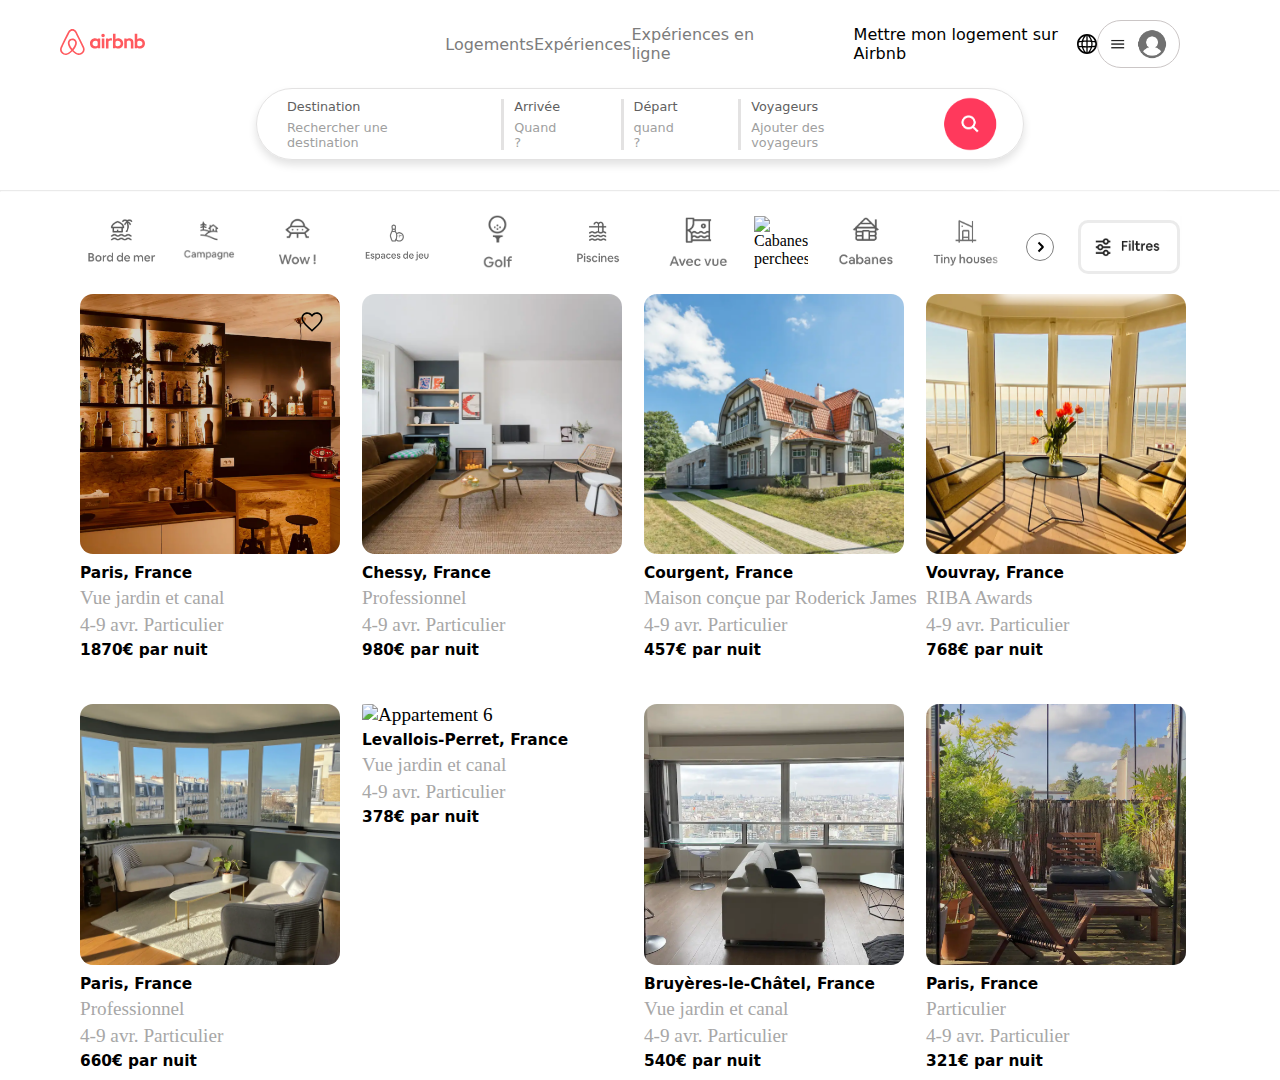
==== commit fe8fa754: "adding burger button, resizing logo_principal, changing global padding" ====
--- a/index.html
+++ b/index.html
@@ -25,11 +25,17 @@
 
         <a href="">Mettre mon logement sur Airbnb</a>
 
-        <img src="./assets/images/logo_web.svg" alt="logo_web" />
-
-        <button>Menu Burger</button>
-      </div>
-
+        <img src="./assets/images/logo_web.svg" alt="logo_web" id="logo_web" />
+
+        <div class="menu_burger">
+          <img src="./assets/icons/menu_burger.png" alt="menu_burger" />
+        </div>
+      </div>
+      <div class="fond_gris">
+        <div class="fond-bouton-un"></div>
+        <div class="fond-bouton-deux"></div>
+        <div class="fond-bouton-trois"></div>
+      </div>
       <div class="bandeau">
         <div class="ligne_deux">
           <img
--- a/style/style.css
+++ b/style/style.css
@@ -13,23 +13,21 @@
     position: relative;
     flex-direction: row;
     justify-content: space-between;
-    margin-left: 100px ;
+    margin-left: 60px ;
     margin-right: 100px ;
-    margin-top: 30px;
+    margin-top: 20px;
     font-family: system-ui, -apple-system, BlinkMacSystemFont, 'Segoe UI', Roboto, Oxygen, Ubuntu, Cantarell, 'Open Sans', 'Helvetica Neue', sans-serif;
     font-size: 1em;
     align-items: center;
 }
 
-.logoprincipal {
-    wid
-}
 
 /* LIENS */
 a{
     text-decoration: none;
     font-family: system-ui, -apple-system, BlinkMacSystemFont, 'Segoe UI', Roboto, Oxygen, Ubuntu, Cantarell, 'Open Sans', 'Helvetica Neue', sans-serif;
     color: rgb(97, 95, 95);
+    font-weight: 300;
 }
 
 /* LIENS VISITES */
@@ -46,11 +44,28 @@
 
 /* CENTRER LES LIENS DU MILIEU */
 .bouton1 {
-    margin-left: 200px;
+    margin-left: 300px;
 }
 .bouton3 {
 margin-right: 80px;
 }
+nav {
+    position: relative;
+}
+/* .fond_gris {
+    width: 130px;
+    height: 30px;
+    border-radius: 50px;
+    background-color: rgb(149, 149, 149);
+    position: absolute;
+    left: 580px;
+    top: 15px;
+    display:none;
+}
+
+.bouton2:hover +.fond_gris {
+display: block;
+} */
 
 /* METTRE UN LIEN EN NOIR */
 .ligne_un a:nth-child(5) {
@@ -65,23 +80,48 @@
 /* IMAGES/LOGOS */
 /* LOGO AIRBNB */
 .logoprincipal img {
-    width: 130px;
+    width: 100%;
+    object-fit: contain;
     height: auto;
 }
 
+.logoprincipal {
+    width: 100px;
+    height: 100%;
+}
+
 /* LOGO WEB */
-.ligne_un img:last-of-type {
+#logo_web {
     width: auto;
     height: 20px
 }
 /* LOGO WEB au SURVOL */
-.ligne_un img:last-of-type:hover {
+#logo_web:hover{
    background-color: rgb(242, 242, 242);
    border-radius: 25px;
    padding: 15px;
    margin: -15px;
    cursor: pointer;
 }
+.menu_burger {
+    display: flex;
+    align-items: center;
+    width: auto;
+    height: 38px;
+    border: solid rgb(203, 198, 198) 1px;
+    border-radius: 50px;
+    padding: 4px 12px;
+}
+
+.menu_burger:hover {
+   box-shadow:  rgb(201 199 199) 0px 2px 6px 0px;
+   cursor: pointer;
+}
+
+.menu_burger img {
+    object-fit: contain;
+    height: 30px;
+}
 
 /* DEUXIEME PARTIE DU NAV */
 .ligne_deux {
@@ -91,7 +131,7 @@
     align-items: center;
     margin-left: 20% ;
     margin-right: 20% ;
-    margin-top: 30px;
+    margin-top: 20px;
     font-family: system-ui, -apple-system, BlinkMacSystemFont, 'Segoe UI', Roboto, Oxygen, Ubuntu, Cantarell, 'Open Sans', 'Helvetica Neue', sans-serif;
     font-size: 0.8em;
     border: 1px solid rgb(227, 226, 226);
@@ -162,7 +202,7 @@
     display: flex;
     flex-direction: row;
     justify-content: space-between;
-    margin-left: 90px;
+    margin-left: 70px;
     margin-right: 90px;
     margin-top: 10px;
     overflow-x: hidden;
@@ -235,7 +275,7 @@
     transition: border-bottom 0.3s ease-in-out;
 }
 .parametres .item-box img {
-    width: 100%;
+    width: 80%;
     object-fit: contain;
 }
 .parametres .item-box:hover {
@@ -467,3 +507,4 @@
     height: 1%;
     background: rgb(205, 7, 7);
 }
+}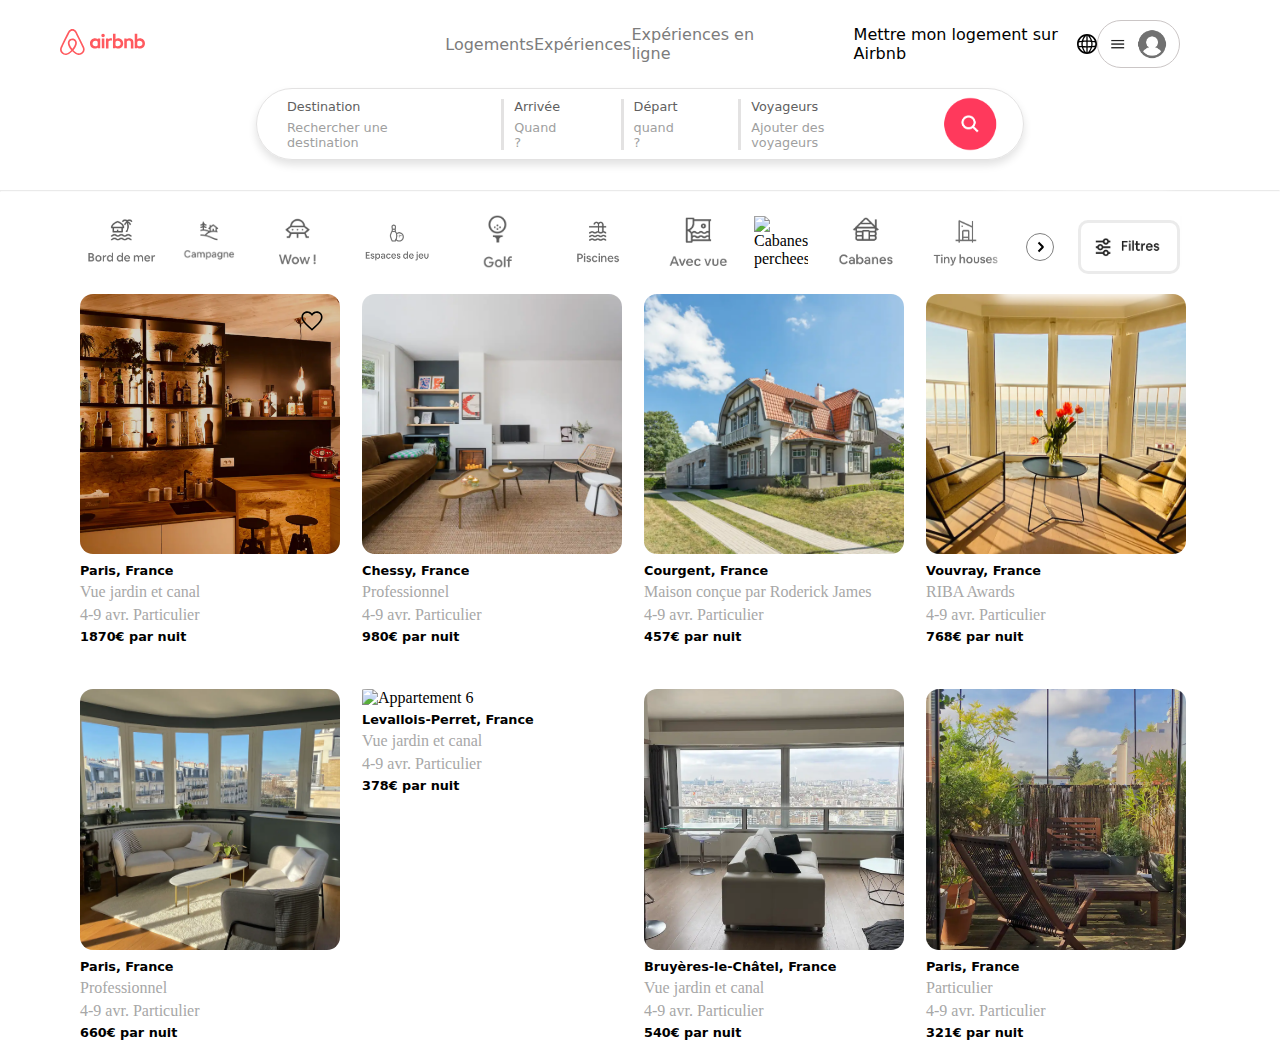
==== commit 67fbe9fa: "adding span behind ligne 1&2 lign to get :hover correctly. Working on position absolute/relative" ====
--- a/index.html
+++ b/index.html
@@ -17,13 +17,18 @@
           <img src="./assets/images/logo_complet_airbnb.svg" alt="logo" />
         </div>
 
-        <a href="" class="bouton1"><strong>Logements</strong></a>
-
-        <a href="" class="bouton2">Expériences</a>
-
-        <a href="" class="bouton3">Expériences en ligne</a>
-
-        <a href="">Mettre mon logement sur Airbnb</a>
+        <a href="" class="bouton1"
+          ><strong>Logements</strong><span id="fond1"></span
+        ></a>
+
+        <a href="" class="bouton2">Expériences<span id="fond2"></span></a>
+
+        <a href="" class="bouton3"
+          >Expériences en ligne<span id="fond3"></span
+        ></a>
+        <a href="" class="bouton4"
+          >Mettre mon logement sur Airbnb<span id="fond4"></span
+        ></a>
 
         <img src="./assets/images/logo_web.svg" alt="logo_web" id="logo_web" />
 
@@ -47,21 +52,25 @@
             >N'importe où
             <p>Une semaine . Ajouter des voyageurs</p>
           </a>
-          <a href=""
+          <a href="" class="bouton5"
             ><strong>Destination</strong>
             <p>Rechercher une destination</p>
-          </a>
-          <a href=""
-            >Arrivée
+            <span id="fond5"></span
+          ></a>
+          <a href="" class="bouton6"
+            ><strong>Arrivée</strong>
             <p>Quand ?</p>
-          </a>
-          <a href=""
-            >Départ
+            <span id="fond6"></span>
+          </a>
+          <a href="" class="bouton7"
+            ><strong>Départ</strong>
             <p>quand ?</p>
-          </a>
-          <a href="" id="Voyageurs"
-            >Voyageurs
+            <span id="fond7"></span>
+          </a>
+          <a href="" id="Voyageurs" class="bouton8"
+            ><strong>Voyageurs</strong>
             <p>Ajouter des voyageurs</p>
+            <span id="fond8"></span>
           </a>
           <img src="./assets/images/Loupe reelle.png" alt="logo_loupe" />
         </div>
--- a/style/style.css
+++ b/style/style.css
@@ -10,7 +10,6 @@
 /* PREMIERE LIGNE DU NAV */
 .ligne_un {
     display: flex;
-    position: relative;
     flex-direction: row;
     justify-content: space-between;
     margin-left: 60px ;
@@ -36,19 +35,162 @@
     color: rgb(124, 124, 124);
 }
 /* LIEN SURVOLE */
-.ligne_un a:hover{
+/* .ligne_un a:hover{
     background-color: rgb(247, 247, 247);
     border-radius: 25px;
     color: rgb(43, 43, 43);
-}
+} */
 
 /* CENTRER LES LIENS DU MILIEU */
 .bouton1 {
     margin-left: 300px;
-}
+    position: relative;
+}
+
+#fond1 {
+    width: 110px;
+    height: 50px;
+    background-color: rgba(162, 162, 162, 0.111);
+    position: absolute;
+    top: -13px;
+    left: -12px;
+    border-radius: 60px;
+    display: none;
+}
+
+#fond2 {
+    width: 110px;
+    height: 50px;
+    background-color: rgba(162, 162, 162, 0.111);
+    position: absolute;
+    top: -13px;
+    left: -12px;
+    border-radius: 60px;
+    display: none;
+}
+
+#fond3 {
+    width: 180px;
+    height: 50px;
+    background-color: rgba(162, 162, 162, 0.111);
+    position: absolute;
+    top: -13px;
+    left: -16px;
+    border-radius: 60px;
+    display: none;
+}
+
+#fond4 {
+    width: 260px;
+    height: 50px;
+    background-color: rgba(219, 219, 219, 0.111);
+    position: absolute;
+    top: -13px;
+    left: -16px;
+    border-radius: 60px;
+    display: none;
+}
+
+#fond5 {
+    width: 255px;
+    height: 70px;
+    background-color: rgba(105, 105, 105, 0.102);
+    position: absolute;
+    top: -17px;
+    left: -30px;
+    border-radius: 60px;
+    display: none;
+}
+#fond6 {
+    width: 145px;
+    height: 70px;
+    background-color: rgba(105, 105, 105, 0.102);
+    position: absolute;
+    top: -17px;
+    left: -36px;
+    border-radius: 60px;
+    display: none;
+}
+#fond7 {
+    width: 145px;
+    height: 70px;
+    background-color: rgba(105, 105, 105, 0.102);
+    position: absolute;
+    top: -17px;
+    left: -36px;
+    border-radius: 60px;
+    display: none;
+}
+#fond8 {
+    width: 339px;
+    height: 70px;
+    background-color: rgba(105, 105, 105, 0.102);
+    position: absolute;
+    top: -17px;
+    left: -36px;
+    border-radius: 60px;
+    display: none;
+}
+
+.bouton1:hover #fond1 {
+    display: block;
+}
+
+.bouton2:hover #fond2 {
+    display: block;
+}
+
+.bouton3:hover #fond3 {
+    display: block;
+}
+
+.bouton4:hover #fond4 {
+    display: block;
+}
+.bouton5:hover #fond5 {
+    display: block;
+}
+.bouton6:hover #fond6 {
+    display: block;
+}
+.bouton7:hover #fond7 {
+    display: block;
+}
+.bouton8:hover #fond8 {
+    display: block;
+}
+
+.bouton2 {
+    
+    position: relative;
+    }
+
+.bouton4 {
+    
+    position: relative;
+    }
+
 .bouton3 {
 margin-right: 80px;
-}
+position: relative;
+}
+
+.bouton5 {
+    position: relative;
+    }
+.bouton6 {
+    
+    position: relative;
+    }
+.bouton7 {
+    
+    position: relative;
+    }
+.bouton8 {
+    
+    position: relative;
+    }
+
 nav {
     position: relative;
 }
@@ -162,6 +304,7 @@
     width: auto;
     height: 180%;
     border-radius: 100%;
+    z-index: 2;
 }
 
 .ligne_deux p {
@@ -318,7 +461,7 @@
     grid-template-columns: 1fr 1fr 1fr 1fr;
     padding: 10px 80px;
     gap: 45px 8px;
-    font-size: 1.2em;
+    font-size: 1em;
 
 }
 
@@ -344,6 +487,12 @@
     top:4%;
     left: 80%;
     width: 10%;
+    transition-duration: 150ms;
+    transform-origin: center;
+}
+
+#coeur:hover {
+    transform: scale(1.1);
 }
 
 /* FOOTER */
